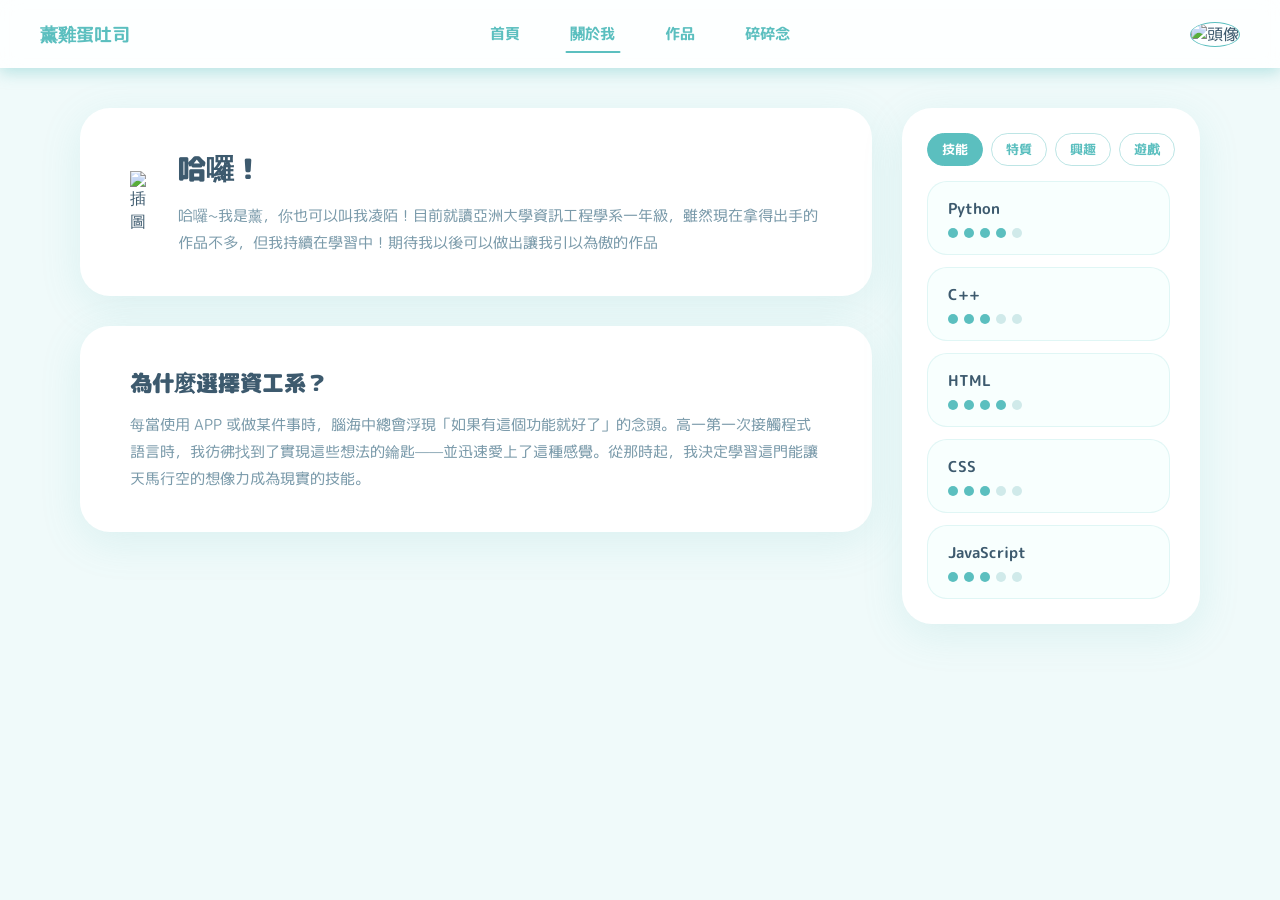
==== about/about.html @ 9271bea3 "Initial commit" ====
<!DOCTYPE html>
<html lang="zh-TW">
<head>
    <meta charset="UTF-8">
    <meta name="viewport" content="width=device-width, initial-scale=1.0">
    <title>薰雞蛋吐司の介紹</title>
    <link rel="stylesheet" type="text/css" href="../main.css">
    <link rel="stylesheet" type="text/css" href="about.css">
    <link rel="stylesheet" href="https://cdnjs.cloudflare.com/ajax/libs/font-awesome/6.5.0/css/all.min.css">
    <link rel="stylesheet" href="https://fonts.googleapis.com/css2?family=M+PLUS+Rounded+1c:wght@400;500;700;900&display=swap">
</head>

<body>
    <main>
        <div class="about-layout">
            <!-- 左邊內容 -->
            <div class="about-content">
                <section class="about-intro">
                    <div class="intro-image">
                        <img src="../pic/about.png" alt="插圖">
                    </div>
                    <div class="intro-text">
                        <h2></h2>
                        <p></p>
                    </div>
                    
                </section>

                <section class="about-reason">
                    <h2></h2>
                    <p></p>
                </section>
            </div>

            <!-- 右邊側邊欄 -->
            <div class="about-sidebar">
                <div class="sidebar-controls">
                    <button class="danmaku-btn active" onclick="filterTags('skill')">技能</button>
                    <button class="danmaku-btn" onclick="filterTags('trait')">特質</button>
                    <button class="danmaku-btn" onclick="filterTags('hobby')">興趣</button>
                    <button class="danmaku-btn" onclick="filterTags('game')">遊戲</button>
                </div>
                <div class="sidebar-tags" id="tagList"></div>
            </div>
        </div>
    </main>

    <script src="../main.js"></script>
    <script src="about.js"></script>
</body>

</html>
---- main.css ----
* {
    margin: 0;
    padding: 0;
    box-sizing: border-box;
}

body {
    background-color: #f0fafa;
    color: #3d5a6e;
    font-family: 'M PLUS Rounded 1c', sans-serif;
    min-height: 100vh;
}

/* 導覽列 */
nav {
    display: flex;
    justify-content: center;
    gap: 30px;
    align-items: center;
    padding: 15px 40px;
    background: rgba(255, 255, 255, 0.85);
    backdrop-filter: blur(10px);
    position: sticky;
    top: 0;
    z-index: 100;
    box-shadow: 0 4px 15px rgba(91, 191, 191, 0.4);
}

.nav-logo {
    position: absolute;
    left: 40px;
    font-size: 18px;
    font-weight: bold;
    color: #5bbfbf;
}

.nav-links {
    display: flex;
    gap: 40px;
}

nav button {
    background: transparent;
    border: none;
    color: #5bbfbf;
    padding: 8px 5px;
    cursor: pointer;
    font-family: 'M PLUS Rounded 1c', sans-serif;
    font-size: 15px;
    font-weight: bold;
    position: relative;
}

nav button::after {
    content: '';
    position: absolute;
    bottom: 0;
    left: 50%;
    transform: translateX(-50%);
    width: 0;
    height: 2px;
    background: #5bbfbf;
    border-radius: 10px;
    transition: width 0.3s cubic-bezier(0.34, 1.56, 0.64, 1);
}

nav button:hover::after,
nav button.active-btn::after {
    width: 100%;
}

nav button:hover {
    animation: poyon 1.1s linear 0s 1;
}

nav button:active {
    transform: translateY(1px);
}

@keyframes poyon {
    0%   { transform: scale(1.0, 1.0) translate(0%, 0%); }
    5%   { transform: scale(1.1, 0.9) translate(0%, 5%); }
    10%  { transform: scale(1.2, 0.8) translate(0%, 15%); }
    20%  { transform: scale(1.0, 1.0) translate(0%, 0%); }
    30%  { transform: scale(0.9, 1.2) translate(0%, -40%); }
    40%  { transform: scale(1.4, 0.6) translate(0%, 15%); }
    50%  { transform: scale(0.9, 1.1) translate(0%, -8%); }
    60%  { transform: scale(0.95, 1.2) translate(0%, -15%); }
    70%  { transform: scale(0.95, 1.2) translate(0%, -10%); }
    80%  { transform: scale(1.1, 0.9) translate(0%, 5%); }
    90%  { transform: scale(1.0, 1.0) translate(0%, 0%); }
    100% { transform: scale(1.0, 1.0) translate(0%, 0%); }
}

/* 右上角的個人頭像 */
.nav-avatar {
    position: absolute;
    right: 40px;
    cursor: pointer;
}

.nav-avatar img {
    width: 45px;
    height: 45px;
    border-radius: 50%;
    border: 1px solid #5bbfbf;
    transition: all 0.3s cubic-bezier(0.34, 1.56, 0.64, 1);
    object-fit: cover;
}

.nav-avatar img:hover {
    transform: rotate(200turn);
    transition-timing-function:cubic-bezier(.34,0,.84,1);
    transition-duration: 59s
}

/* 頭像的對話框 */
.speech-bubble {
    position: absolute;
    top: 50%;
    right: 55px;
    background: #eaeaec;
    border-radius: 16px;
    padding: 10px 14px;
    font-size: 14px;
    font-weight: 700;
    color: #3d5a6e;
    white-space: nowrap;
    box-shadow: 0 6px 20px rgba(91, 191, 191, 0.2);
    opacity: 0;
    pointer-events: none;
    transition: opacity 0.3s ease;
    z-index: 300;
}

/* 對話框上面的小三角形 */
.speech-bubble::before {
    content: '';
    position: absolute;
    top: 0;
    right: -4px;  
    transform: rotate(-25deg);
    border-top: 8px solid transparent;
    border-bottom: 8px solid transparent;
    border-left: 8px solid #eaeaec; 
}

.speech-bubble.show {
    opacity: 1;
}

/* 社群表單 */
.contact-dropdown {
    display: none;
    position: absolute;
    top: 50px;
    right: 0;
    background: white;
    border-radius: 16px;
    padding: 12px;
    box-shadow: 0 10px 30px rgba(91, 191, 191, 0.2);
    min-width: 160px;
    z-index: 200;
}

.contact-dropdown a {
    display: flex;
    align-items: center;
    gap: 10px;
    padding: 10px 12px;
    color: #3d5a6e;
    text-decoration: none;
    border-radius: 10px;
    font-size: 14px;
    font-weight: 700;
    transition: all 0.2s ease;
}

.contact-dropdown a:hover {
    background: #f0fafa;
    color: #5bbfbf;
}

.contact-dropdown.show {
    display: block;
    animation: slideInUp 0.3s cubic-bezier(0.34, 1.56, 0.64, 1);
}

/* 最底下的字 */
/* footer {
    position: absolute;
    width: 100%;
    display: flex;
    bottom: 20px;
    justify-content: center;
} */

/* 關於我的轉場 */
#transition-overlay {
    position: fixed;
    top: 0;
    left: 0;
    width: 100%;
    height: 100%;
    background: transparent;
    z-index: 9999;
    pointer-events: none;
    overflow: hidden;
}

.transition-tag {
    position: absolute;
    left: -200px;
    font-family: 'M PLUS Rounded 1c', sans-serif;
    font-weight: 700;
    color: #5bbfbf;
    white-space: nowrap;
    animation: tagFly linear forwards;
}

@keyframes tagFly {
    from { transform: translateX(0); }
    to   { transform: translateX(120vw); }
}

.page-exit {
    animation: pageExit 0.6s ease forwards;
}

@keyframes pageExit {
    from { transform: translateX(0); opacity: 1; }
    to   { transform: translateX(100vw); opacity: 0; }
}

/* 卡片進場 */
@keyframes tagCardInLeft {
    from { transform: translateX(-50px); opacity: 0; }
    to   { transform: translateX(0); opacity: 1; }
}

@keyframes tagCardInRight {
    from { transform: translateX(50px); opacity: 0; }
    to   { transform: translateX(0); opacity: 1; }
}
---- about/about.css ----
.page-enter {
    animation: pageEnter 0.5s cubic-bezier(0.34, 1.56, 0.64, 1) forwards;
}

@keyframes pageEnter {
    from { transform: translateX(-80px); opacity: 0; }
    to   { transform: translateX(0); opacity: 1; }
}


main {
    max-width: 1200px;
    margin: 0 auto;
    padding: 40px;
}

.about-layout {
    display: flex;
    gap: 30px;
    align-items: flex-start;
}

/* 左邊內容 */
.about-content {
    flex: 2;
    display: flex;
    flex-direction: column;
    gap: 30px;
}

.about-intro {
    display: flex;
    align-items: center;
    background: white;
    border-radius: 30px;
    padding: 40px 50px;
    box-shadow: 0 10px 40px rgba(91, 191, 191, 0.15);
    gap: 20px;
}

/* .intro-text { flex: 2; } */

.intro-text h2 {
    font-size: 28px;
    font-weight: 900;
    color: #3d5a6e;
    margin-bottom: 12px;
}

.intro-text p {
    font-size: 15px;
    color: #7a9aaa;
    line-height: 1.8;
}

.intro-image {
    /* flex: 1; */
    display: flex;
    justify-content: flex-end;
}

.intro-image img {
    max-height: 180px;
    object-fit: contain;
}

.about-reason {
    background: white;
    border-radius: 30px;
    padding: 40px 50px;
    box-shadow: 0 10px 40px rgba(91, 191, 191, 0.15);
}

.about-reason h2 {
    font-size: 22px;
    font-weight: 900;
    color: #3d5a6e;
    margin-bottom: 12px;
}

.about-reason p {
    font-size: 15px;
    color: #7a9aaa;
    line-height: 1.8;
}

/* 右邊側邊欄 */
.about-sidebar {
    /* flex: 1; */
    position: sticky;
    top: 90px;
    background: white;
    border-radius: 30px;
    padding: 25px;
    box-shadow: 0 10px 40px rgba(91, 191, 191, 0.15);
    display: flex;
    flex-direction: column;
    gap: 15px;
    max-height: calc(100vh - 120px);
}

.sidebar-controls {
    display: flex;
    gap: 8px;
    flex-wrap: wrap;
}

.danmaku-btn {
    background: transparent;
    border: 1px solid rgba(91, 191, 191, 0.4);
    color: #5bbfbf;
    padding: 6px 14px;
    border-radius: 50px;
    cursor: pointer;
    font-family: 'M PLUS Rounded 1c', sans-serif;
    font-size: 13px;
    font-weight: 700;
    transition: all 0.3s cubic-bezier(0.34, 1.56, 0.64, 1);
}

.danmaku-btn:hover {
    animation: poyon 1.1s linear 0s 1;
}

.danmaku-btn.active {
    background: #5bbfbf;
    color: white;
    border-color: #5bbfbf;
}

/* 標籤列表 */
.sidebar-tags {
    overflow-y: auto;
    overflow-x: hidden;
    display: flex;
    flex-direction: column;
    gap: 12px;
    padding-right: 5px;
}

.sidebar-tags::-webkit-scrollbar {
    width: 4px;
}

.sidebar-tags::-webkit-scrollbar-track {
    background: transparent;
}

.sidebar-tags::-webkit-scrollbar-thumb {
    background: rgba(91, 191, 191, 0.4);
    border-radius: 10px;
}

.sidebar-tags::-webkit-scrollbar-thumb:hover {
    background: #5bbfbf;
}

/* 標籤卡片 */
.tag-card {
    background: #f8fffe;
    border-radius: 20px;
    padding: 16px 20px;
    border: 1px solid rgba(91, 191, 191, 0.15);
    transition: all 0.3s cubic-bezier(0.34, 1.56, 0.64, 1);
    /* animation: slideInUp 0.3s cubic-bezier(0.34, 1.56, 0.64, 1) forwards; */
}

.tag-card:hover {
    transform: translateY(-3px);
    box-shadow: 0 8px 20px rgba(91, 191, 191, 0.2);
}

.tag-card .tag-name {
    font-size: 15px;
    font-weight: 700;
    color: #3d5a6e;
    margin-bottom: 8px;
}



.tag-dots {
    display: flex;
    gap: 6px;
}

.dot-filled {
    width: 10px;
    height: 10px;
    border-radius: 50%;
    background: #5bbfbf;
}

.dot-empty {
    width: 10px;
    height: 10px;
    border-radius: 50%;
    background: #d0eaea;
}
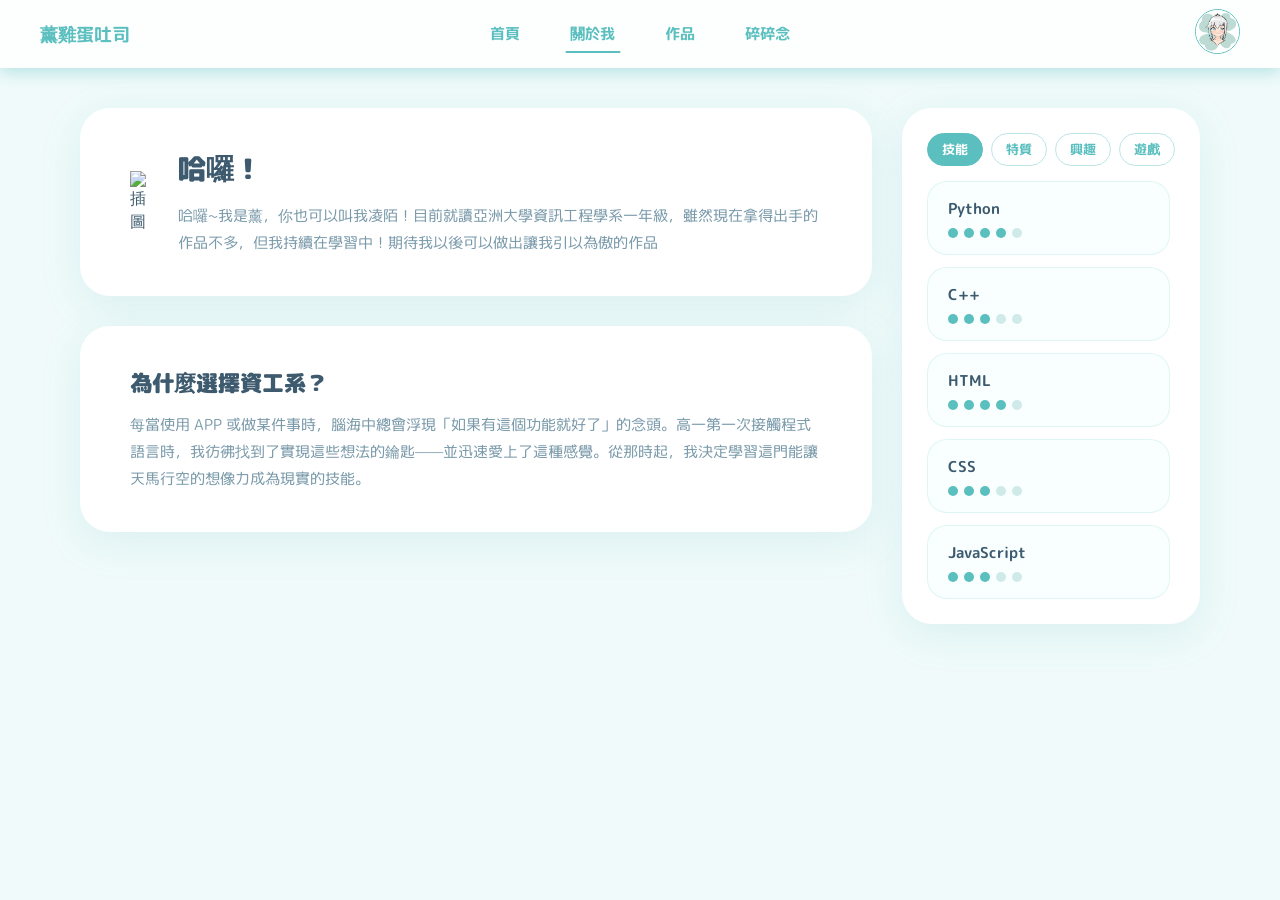
==== commit 7ec904fd: "upload" ====
--- a/about/about.html
+++ b/about/about.html
@@ -13,7 +13,6 @@
 <body>
     <main>
         <div class="about-layout">
-            <!-- 左邊內容 -->
             <div class="about-content">
                 <section class="about-intro">
                     <div class="intro-image">
@@ -32,7 +31,6 @@
                 </section>
             </div>
 
-            <!-- 右邊側邊欄 -->
             <div class="about-sidebar">
                 <div class="sidebar-controls">
                     <button class="danmaku-btn active" onclick="filterTags('skill')">技能</button>
--- a/main.css
+++ b/main.css
@@ -186,15 +186,6 @@
     animation: slideInUp 0.3s cubic-bezier(0.34, 1.56, 0.64, 1);
 }
 
-/* 最底下的字 */
-/* footer {
-    position: absolute;
-    width: 100%;
-    display: flex;
-    bottom: 20px;
-    justify-content: center;
-} */
-
 /* 關於我的轉場 */
 #transition-overlay {
     position: fixed;
--- a/about/about.css
+++ b/about/about.css
@@ -37,8 +37,6 @@
     box-shadow: 0 10px 40px rgba(91, 191, 191, 0.15);
     gap: 20px;
 }
-
-/* .intro-text { flex: 2; } */
 
 .intro-text h2 {
     font-size: 28px;
@@ -86,7 +84,6 @@
 
 /* 右邊側邊欄 */
 .about-sidebar {
-    /* flex: 1; */
     position: sticky;
     top: 90px;
     background: white;
@@ -162,7 +159,6 @@
     padding: 16px 20px;
     border: 1px solid rgba(91, 191, 191, 0.15);
     transition: all 0.3s cubic-bezier(0.34, 1.56, 0.64, 1);
-    /* animation: slideInUp 0.3s cubic-bezier(0.34, 1.56, 0.64, 1) forwards; */
 }
 
 .tag-card:hover {
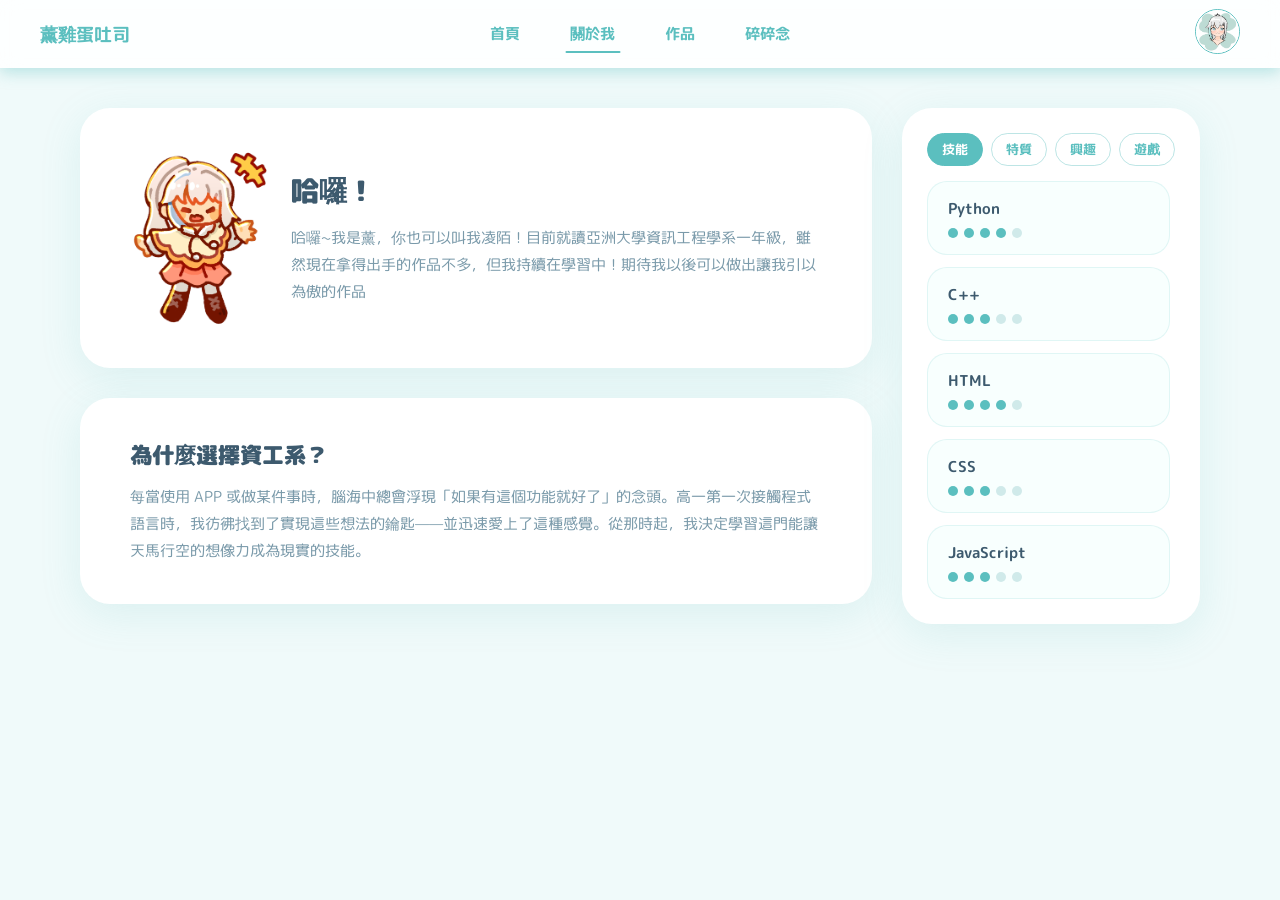
==== commit 11b976d0: "Update about.html" ====
--- a/about/about.html
+++ b/about/about.html
@@ -16,7 +16,7 @@
             <div class="about-content">
                 <section class="about-intro">
                     <div class="intro-image">
-                        <img src="../pic/about.png" alt="插圖">
+                        <img src="../pic/about.PNG" alt="插圖">
                     </div>
                     <div class="intro-text">
                         <h2></h2>
@@ -47,4 +47,4 @@
     <script src="about.js"></script>
 </body>
 
-</html>+</html>
